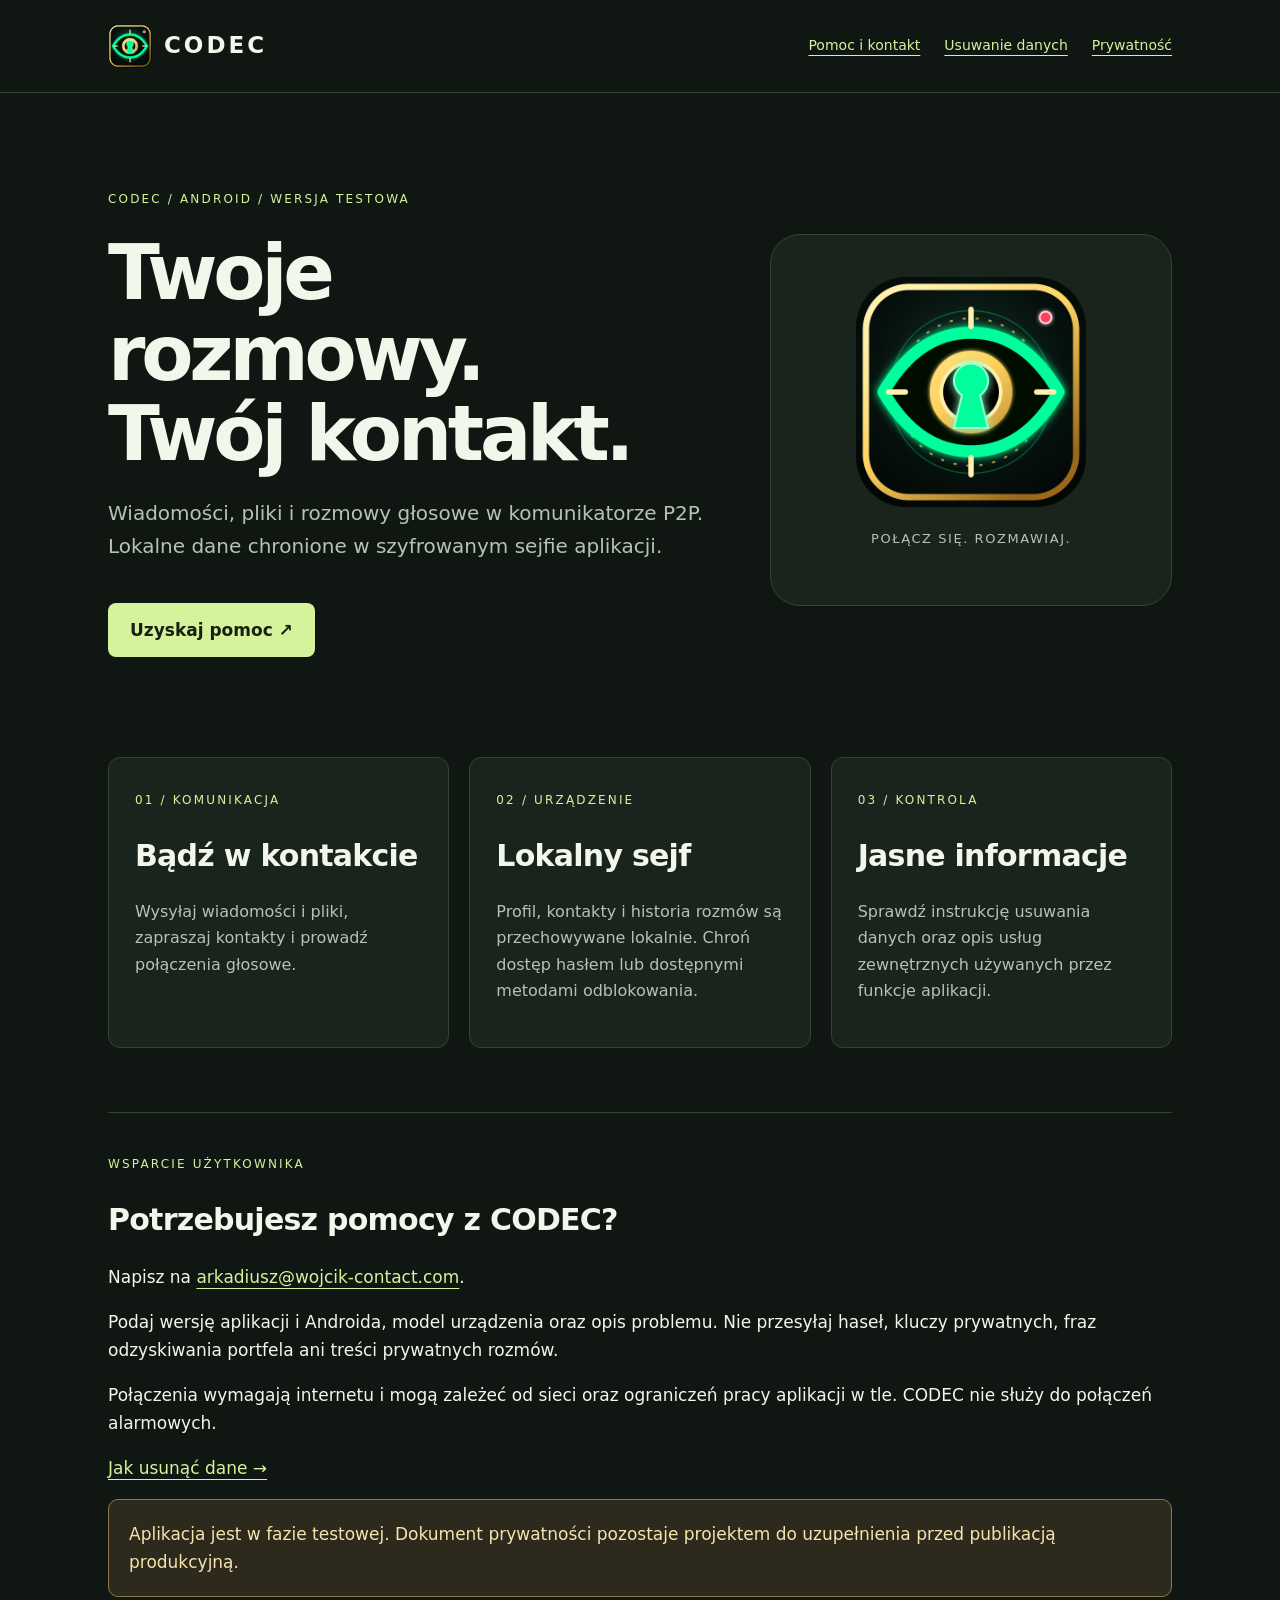
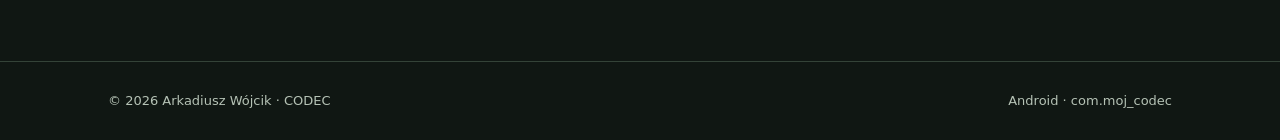
==== codec/index.html @ 05cfdb11 "Add files via upload" ====
<!doctype html><html lang="pl"><head><meta charset="utf-8"><meta name="viewport" content="width=device-width,initial-scale=1"><meta name="description" content="CODEC — komunikacja P2P. Informacje o aplikacji, pomoc, kontakt i usuwanie danych."><title>CODEC — komunikacja, pomoc i prywatność</title><link rel="icon" href="icon.png"><link rel="stylesheet" href="style.css"></head><body><header><div class="wrap"><nav aria-label="Nawigacja główna"><a class="brand" href="index.html"><img src="icon.png" alt="">CODEC</a><div class="links"><a href="#pomoc">Pomoc i kontakt</a><a href="usun-dane.html">Usuwanie danych</a><a href="prywatnosc.html">Prywatność</a></div></nav></div></header><main class="wrap"><section class="hero"><div><span class="eyebrow">CODEC / Android / wersja testowa</span><h1>Twoje rozmowy.<br>Twój kontakt.</h1><p class="lead">Wiadomości, pliki i rozmowy głosowe w komunikatorze P2P. Lokalne dane chronione w szyfrowanym sejfie aplikacji.</p><a class="button" href="#pomoc">Uzyskaj pomoc ↗</a></div><div class="art"><img src="icon.png" alt="Ikona aplikacji CODEC"><p>POŁĄCZ SIĘ. ROZMAWIAJ.</p></div></section><div class="grid"><section class="card"><span class="eyebrow">01 / Komunikacja</span><h2>Bądź w kontakcie</h2><p>Wysyłaj wiadomości i pliki, zapraszaj kontakty i prowadź połączenia głosowe.</p></section><section class="card"><span class="eyebrow">02 / Urządzenie</span><h2>Lokalny sejf</h2><p>Profil, kontakty i historia rozmów są przechowywane lokalnie. Chroń dostęp hasłem lub dostępnymi metodami odblokowania.</p></section><section class="card"><span class="eyebrow">03 / Kontrola</span><h2>Jasne informacje</h2><p>Sprawdź instrukcję usuwania danych oraz opis usług zewnętrznych używanych przez funkcje aplikacji.</p></section></div><section class="support" id="pomoc"><span class="eyebrow">Wsparcie użytkownika</span><h2>Potrzebujesz pomocy z CODEC?</h2><p>Napisz na <a href="mailto:arkadiusz@wojcik-contact.com?subject=CODEC%20%E2%80%94%20pomoc">arkadiusz@wojcik-contact.com</a>.</p><p>Podaj wersję aplikacji i Androida, model urządzenia oraz opis problemu. Nie przesyłaj haseł, kluczy prywatnych, fraz odzyskiwania portfela ani treści prywatnych rozmów.</p><p>Połączenia wymagają internetu i mogą zależeć od sieci oraz ograniczeń pracy aplikacji w tle. CODEC nie służy do połączeń alarmowych.</p><p><a href="usun-dane.html">Jak usunąć dane →</a></p><aside class="notice">Aplikacja jest w fazie testowej. Dokument prywatności pozostaje projektem do uzupełnienia przed publikacją produkcyjną.</aside></section></main><footer><div class="wrap"><span>© 2026 Arkadiusz Wójcik · CODEC</span><span>Android · com.moj_codec</span></div></footer></body></html>
---- codec/style.css ----
:root{color-scheme:dark;--bg:#101713;--panel:#19241d;--ink:#f3f6eb;--muted:#b5c2b5;--accent:#d4f39b}*{box-sizing:border-box}html{scroll-behavior:smooth}body{margin:0;background:var(--bg);color:var(--ink);font:17px/1.65 system-ui,sans-serif}a{color:var(--accent);text-underline-offset:5px}a:focus-visible{outline:3px solid var(--accent);outline-offset:6px}.wrap{max-width:1120px;margin:auto;padding:0 28px}header{border-bottom:1px solid #344338}nav{display:flex;align-items:center;justify-content:space-between;gap:24px;min-height:92px;flex-wrap:wrap;padding:18px 0}.brand{display:flex;align-items:center;gap:12px;color:var(--ink);text-decoration:none;font-size:23px;font-weight:800;letter-spacing:.13em}.brand img{width:44px;height:44px;border-radius:12px}.links{display:flex;gap:24px;flex-wrap:wrap;font-size:14px}.hero{padding:90px 0 70px;display:grid;grid-template-columns:1.5fr 1fr;gap:60px;align-items:center}.eyebrow{font-size:12px;letter-spacing:.18em;text-transform:uppercase;color:var(--accent)}h1{font-size:clamp(42px,6vw,76px);line-height:1.06;letter-spacing:-.055em;margin:22px 0}h2{font-size:30px;line-height:1.25;letter-spacing:-.025em}h3{font-size:20px}.lead{font-size:20px;color:var(--muted);max-width:650px}.button{display:inline-block;padding:13px 22px;background:var(--accent);color:#152013;border-radius:8px;text-decoration:none;font-weight:650;margin-top:20px}.art{padding:42px;background:var(--panel);border:1px solid #344338;border-radius:30px;text-align:center}.art img{width:100%;max-width:230px;border-radius:30px}.art p{color:var(--muted);font-size:13px;letter-spacing:.12em}.grid{display:grid;grid-template-columns:repeat(3,1fr);gap:20px;margin:30px 0 64px}.card{background:var(--panel);padding:26px;border-radius:12px;border:1px solid #344338}.card p{color:var(--muted);font-size:16px}section{scroll-margin-top:30px}.support{border-top:1px solid #344338;padding:35px 0 64px}.notice{padding:20px;border:1px solid #8c7948;border-radius:10px;background:#2d291c;color:#f5e4ad}.prose{max-width:800px;padding-top:45px;padding-bottom:70px}.prose h1{font-size:48px}.prose h2{margin-top:40px}.prose li{margin:10px 0}.prose p{color:#d2dcd1}footer{border-top:1px solid #344338;padding:28px 0;color:var(--muted);font-size:13px}footer .wrap{display:flex;justify-content:space-between;gap:24px;flex-wrap:wrap}a{overflow-wrap:anywhere}@media(max-width:700px){.hero{grid-template-columns:1fr;padding-top:45px;gap:30px}.art{display:none}.grid{grid-template-columns:1fr;gap:12px}.wrap{padding:0 20px}.links{gap:16px}.prose h1{font-size:38px}h1{font-size:49px}}
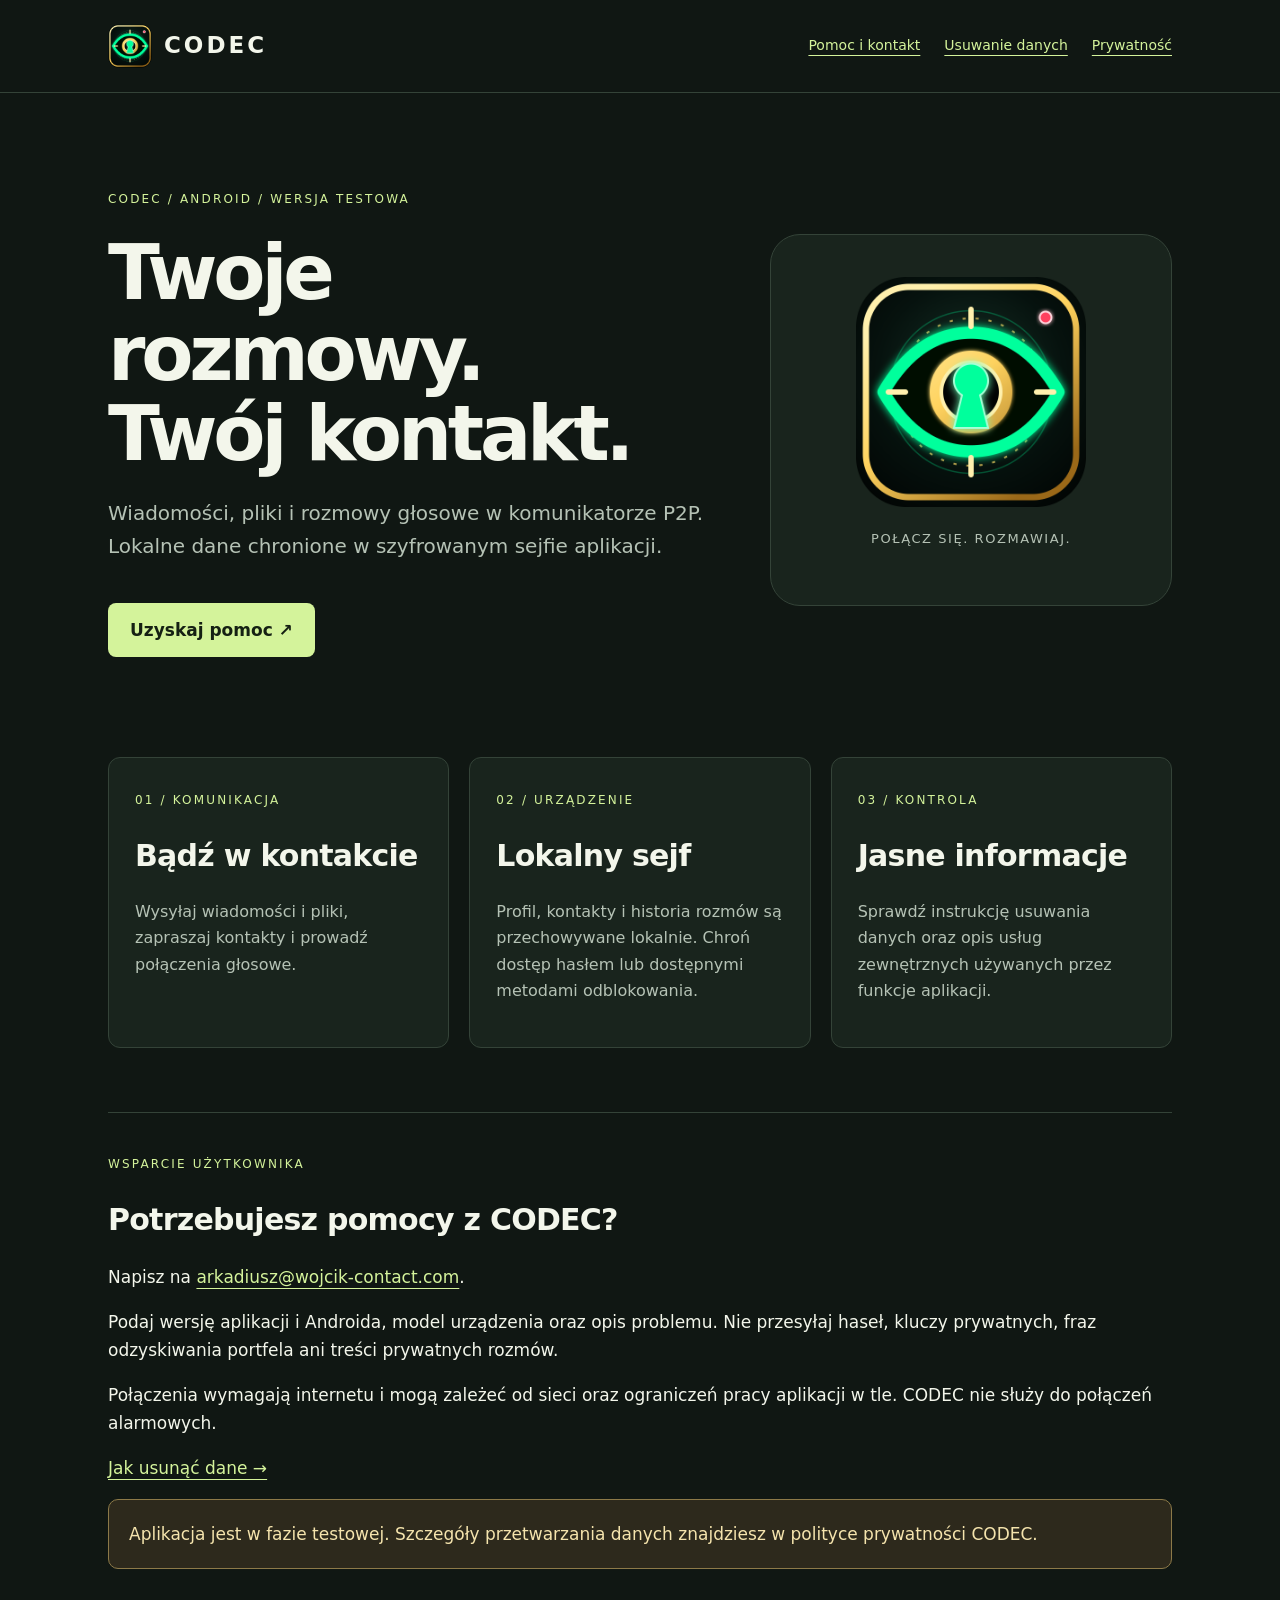
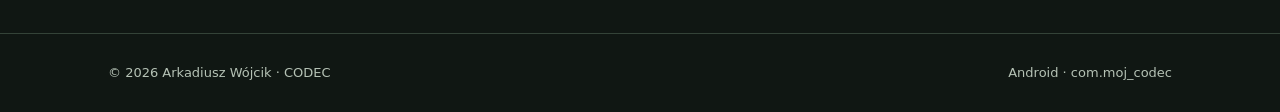
==== commit 8396b5e9: "Aktualizacja polityki prywatności CODEC i okresu obsługi zgłoszeń" ====
--- a/codec/index.html
+++ b/codec/index.html
@@ -1 +1 @@
-<!doctype html><html lang="pl"><head><meta charset="utf-8"><meta name="viewport" content="width=device-width,initial-scale=1"><meta name="description" content="CODEC — komunikacja P2P. Informacje o aplikacji, pomoc, kontakt i usuwanie danych."><title>CODEC — komunikacja, pomoc i prywatność</title><link rel="icon" href="icon.png"><link rel="stylesheet" href="style.css"></head><body><header><div class="wrap"><nav aria-label="Nawigacja główna"><a class="brand" href="index.html"><img src="icon.png" alt="">CODEC</a><div class="links"><a href="#pomoc">Pomoc i kontakt</a><a href="usun-dane.html">Usuwanie danych</a><a href="prywatnosc.html">Prywatność</a></div></nav></div></header><main class="wrap"><section class="hero"><div><span class="eyebrow">CODEC / Android / wersja testowa</span><h1>Twoje rozmowy.<br>Twój kontakt.</h1><p class="lead">Wiadomości, pliki i rozmowy głosowe w komunikatorze P2P. Lokalne dane chronione w szyfrowanym sejfie aplikacji.</p><a class="button" href="#pomoc">Uzyskaj pomoc ↗</a></div><div class="art"><img src="icon.png" alt="Ikona aplikacji CODEC"><p>POŁĄCZ SIĘ. ROZMAWIAJ.</p></div></section><div class="grid"><section class="card"><span class="eyebrow">01 / Komunikacja</span><h2>Bądź w kontakcie</h2><p>Wysyłaj wiadomości i pliki, zapraszaj kontakty i prowadź połączenia głosowe.</p></section><section class="card"><span class="eyebrow">02 / Urządzenie</span><h2>Lokalny sejf</h2><p>Profil, kontakty i historia rozmów są przechowywane lokalnie. Chroń dostęp hasłem lub dostępnymi metodami odblokowania.</p></section><section class="card"><span class="eyebrow">03 / Kontrola</span><h2>Jasne informacje</h2><p>Sprawdź instrukcję usuwania danych oraz opis usług zewnętrznych używanych przez funkcje aplikacji.</p></section></div><section class="support" id="pomoc"><span class="eyebrow">Wsparcie użytkownika</span><h2>Potrzebujesz pomocy z CODEC?</h2><p>Napisz na <a href="mailto:arkadiusz@wojcik-contact.com?subject=CODEC%20%E2%80%94%20pomoc">arkadiusz@wojcik-contact.com</a>.</p><p>Podaj wersję aplikacji i Androida, model urządzenia oraz opis problemu. Nie przesyłaj haseł, kluczy prywatnych, fraz odzyskiwania portfela ani treści prywatnych rozmów.</p><p>Połączenia wymagają internetu i mogą zależeć od sieci oraz ograniczeń pracy aplikacji w tle. CODEC nie służy do połączeń alarmowych.</p><p><a href="usun-dane.html">Jak usunąć dane →</a></p><aside class="notice">Aplikacja jest w fazie testowej. Dokument prywatności pozostaje projektem do uzupełnienia przed publikacją produkcyjną.</aside></section></main><footer><div class="wrap"><span>© 2026 Arkadiusz Wójcik · CODEC</span><span>Android · com.moj_codec</span></div></footer></body></html>
+<!doctype html><html lang="pl"><head><meta charset="utf-8"><meta name="viewport" content="width=device-width,initial-scale=1"><meta name="description" content="CODEC — komunikacja P2P. Informacje o aplikacji, pomoc, kontakt i usuwanie danych."><title>CODEC — komunikacja, pomoc i prywatność</title><link rel="icon" href="icon.png"><link rel="stylesheet" href="style.css"></head><body><header><div class="wrap"><nav aria-label="Nawigacja główna"><a class="brand" href="index.html"><img src="icon.png" alt="">CODEC</a><div class="links"><a href="#pomoc">Pomoc i kontakt</a><a href="usun-dane.html">Usuwanie danych</a><a href="prywatnosc.html">Prywatność</a></div></nav></div></header><main class="wrap"><section class="hero"><div><span class="eyebrow">CODEC / Android / wersja testowa</span><h1>Twoje rozmowy.<br>Twój kontakt.</h1><p class="lead">Wiadomości, pliki i rozmowy głosowe w komunikatorze P2P. Lokalne dane chronione w szyfrowanym sejfie aplikacji.</p><a class="button" href="#pomoc">Uzyskaj pomoc ↗</a></div><div class="art"><img src="icon.png" alt="Ikona aplikacji CODEC"><p>POŁĄCZ SIĘ. ROZMAWIAJ.</p></div></section><div class="grid"><section class="card"><span class="eyebrow">01 / Komunikacja</span><h2>Bądź w kontakcie</h2><p>Wysyłaj wiadomości i pliki, zapraszaj kontakty i prowadź połączenia głosowe.</p></section><section class="card"><span class="eyebrow">02 / Urządzenie</span><h2>Lokalny sejf</h2><p>Profil, kontakty i historia rozmów są przechowywane lokalnie. Chroń dostęp hasłem lub dostępnymi metodami odblokowania.</p></section><section class="card"><span class="eyebrow">03 / Kontrola</span><h2>Jasne informacje</h2><p>Sprawdź instrukcję usuwania danych oraz opis usług zewnętrznych używanych przez funkcje aplikacji.</p></section></div><section class="support" id="pomoc"><span class="eyebrow">Wsparcie użytkownika</span><h2>Potrzebujesz pomocy z CODEC?</h2><p>Napisz na <a href="mailto:arkadiusz@wojcik-contact.com?subject=CODEC%20%E2%80%94%20pomoc">arkadiusz@wojcik-contact.com</a>.</p><p>Podaj wersję aplikacji i Androida, model urządzenia oraz opis problemu. Nie przesyłaj haseł, kluczy prywatnych, fraz odzyskiwania portfela ani treści prywatnych rozmów.</p><p>Połączenia wymagają internetu i mogą zależeć od sieci oraz ograniczeń pracy aplikacji w tle. CODEC nie służy do połączeń alarmowych.</p><p><a href="usun-dane.html">Jak usunąć dane →</a></p><aside class="notice">Aplikacja jest w fazie testowej. Szczegóły przetwarzania danych znajdziesz w polityce prywatności CODEC.</aside></section></main><footer><div class="wrap"><span>© 2026 Arkadiusz Wójcik · CODEC</span><span>Android · com.moj_codec</span></div></footer></body></html>
